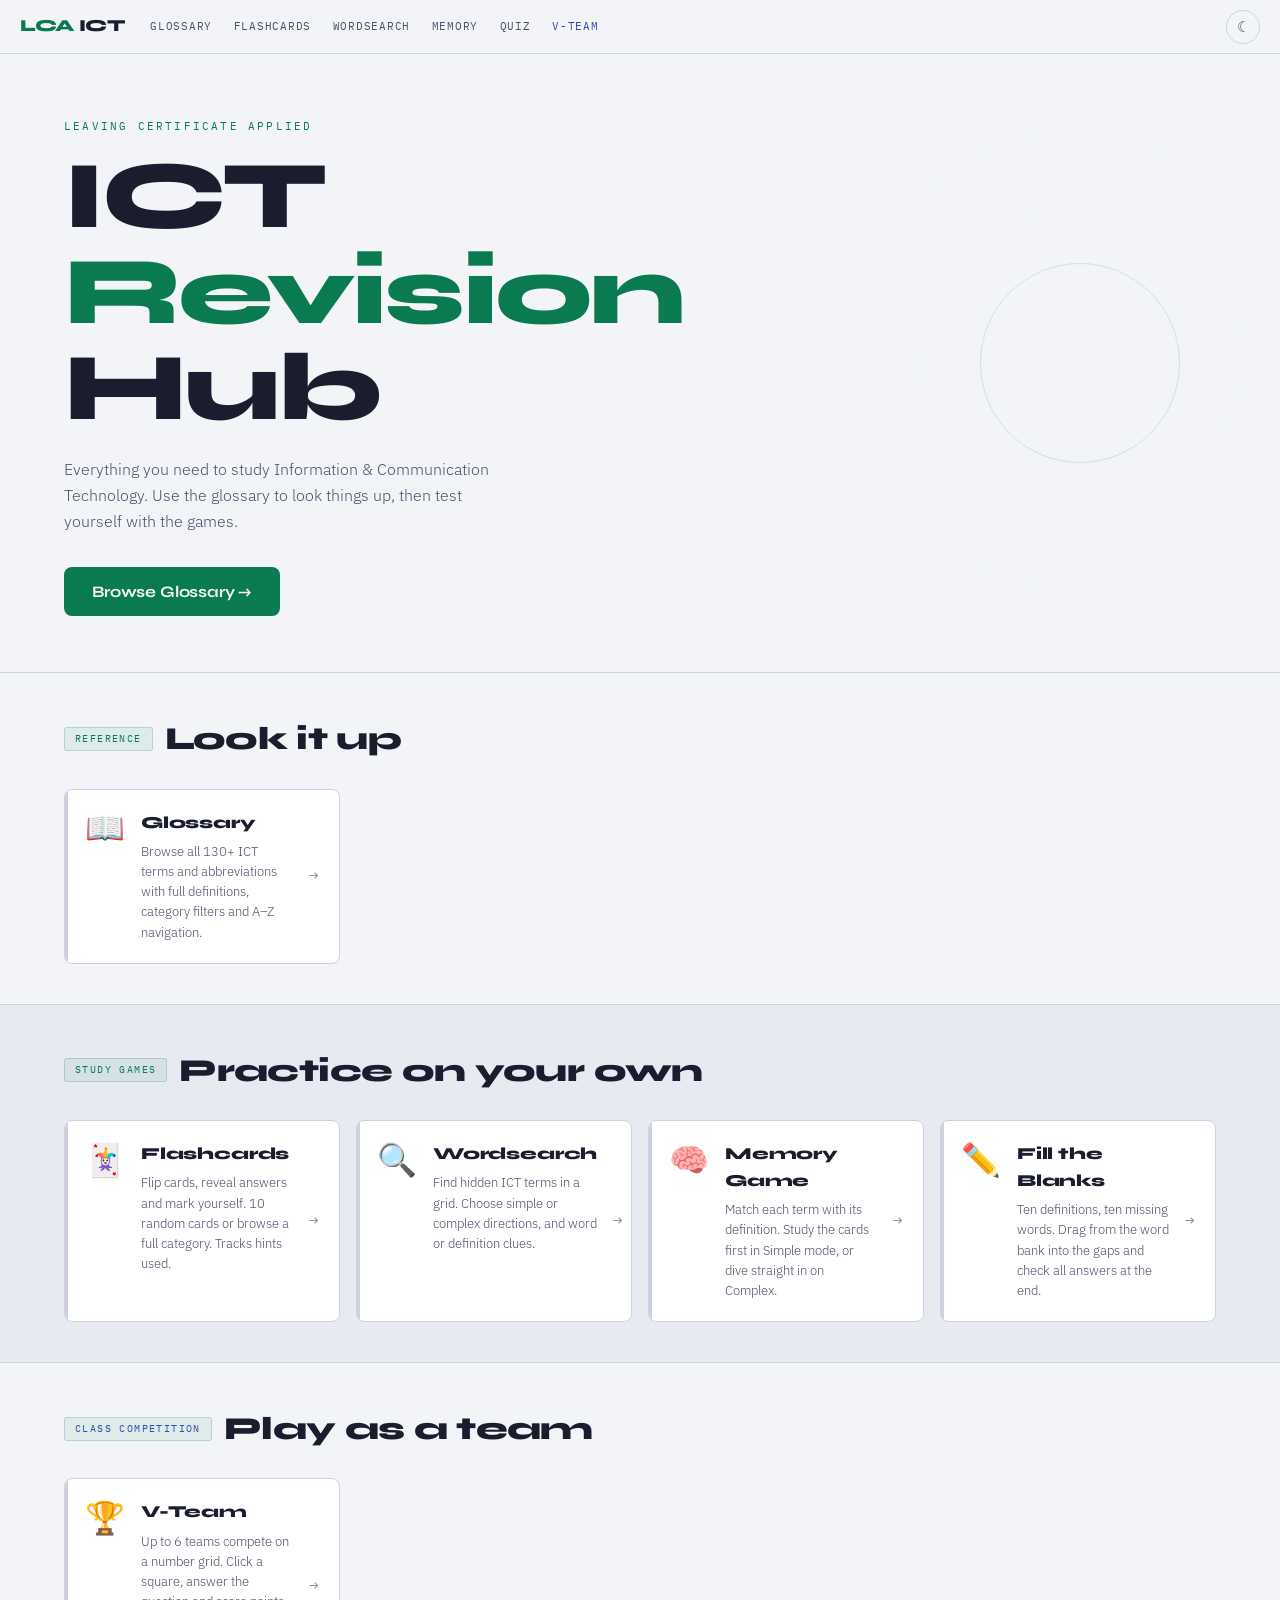
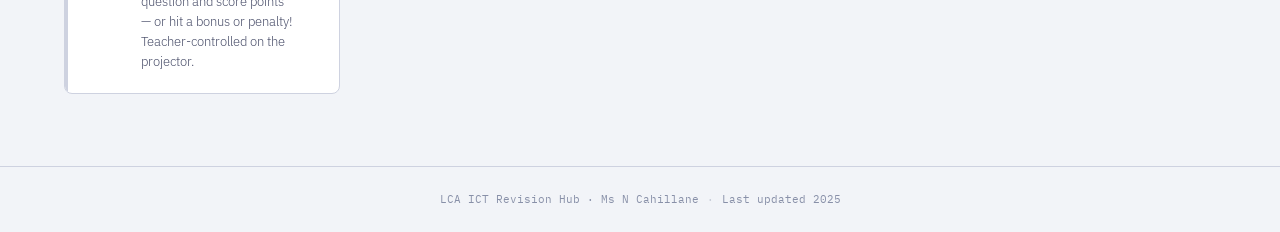
==== index.html @ fe8225af "Add files via upload" ====
<!DOCTYPE html>
<html lang="en" data-theme="dark">
<head>
  <meta charset="UTF-8">
  <meta name="viewport" content="width=device-width, initial-scale=1.0">
  <title>LCA ICT — Revision Hub</title>
  <link href="https://fonts.googleapis.com/css2?family=Syne:wght@400;600;700;800&family=IBM+Plex+Mono:wght@400;500&family=IBM+Plex+Sans:wght@300;400;500&display=swap" rel="stylesheet">
  <link rel="stylesheet" href="shared.css">
  <link rel="stylesheet" href="index.css">
  <script>
    (function(){
      const t = localStorage.getItem('lca-ict-theme');
      const d = window.matchMedia('(prefers-color-scheme: dark)').matches;
      document.documentElement.setAttribute('data-theme', t ?? (d ? 'dark' : 'light'));
    })();
  </script>
</head>
<body>

  <!-- ── NAV ── -->
  <nav class="site-nav" id="site-nav">
    <div class="nav-inner">
      <a class="nav-brand" href="index.html"><span class="nav-brand-ict">LCA</span> ICT</a>
      <div class="nav-links" id="nav-links">
        <a href="glossary.html"   class="nav-link">Glossary</a>
        <a href="flashcards.html" class="nav-link">Flashcards</a>
        <a href="wordsearch.html" class="nav-link">Wordsearch</a>
        <a href="memory.html"     class="nav-link">Memory</a>
        <a href="quiz.html"       class="nav-link">Quiz</a>
        <a href="vteam.html"      class="nav-link vteam">V-Team</a>
      </div>
      <button class="theme-toggle" id="theme-toggle" aria-label="Toggle dark/light mode">
        <span class="icon-dark">☀</span>
        <span class="icon-light">☾</span>
      </button>
      <button class="nav-hamburger" id="nav-hamburger" aria-label="Toggle menu">☰</button>
    </div>
  </nav>

  <!-- ── HERO ── -->
  <header class="hero">
    <div class="hero-inner">
      <p class="hero-label">Leaving Certificate Applied</p>
      <h1 class="hero-title">
        ICT <span>Revision</span><br>Hub
      </h1>
      <p class="hero-sub">
        Everything you need to study Information &amp; Communication Technology.
        Use the glossary to look things up, then test yourself with the games.
      </p>
      <a href="glossary.html" class="btn-hero-primary">Browse Glossary →</a>
    </div>
    <div class="hero-deco" aria-hidden="true">
      <div class="deco-ring deco-ring-1"></div>
      <div class="deco-ring deco-ring-2"></div>
      <div class="deco-ring deco-ring-3"></div>
    </div>
  </header>

  <!-- ── SECTION: REFERENCE ── -->
  <section class="section">
    <div class="section-inner">
      <h2 class="section-title">
        <span class="section-tag">Reference</span>
        Look it up
      </h2>
      <div class="cards-row">

        <a href="glossary.html" class="hub-card">
          <div class="hub-card-icon">📖</div>
          <div class="hub-card-body">
            <h3 class="hub-card-title">Glossary</h3>
            <p class="hub-card-desc">
              Browse all 130+ ICT terms and abbreviations with full definitions,
              category filters and A–Z navigation.
            </p>
          </div>
          <div class="hub-card-arrow">→</div>
        </a>

      </div>
    </div>
  </section>

  <!-- ── SECTION: SOLO GAMES ── -->
  <section class="section section-alt">
    <div class="section-inner">
      <h2 class="section-title">
        <span class="section-tag">Study Games</span>
        Practice on your own
      </h2>
      <div class="cards-row">

        <a href="flashcards.html" class="hub-card">
          <div class="hub-card-icon">🃏</div>
          <div class="hub-card-body">
            <h3 class="hub-card-title">Flashcards</h3>
            <p class="hub-card-desc">
              Flip cards, reveal answers and mark yourself.
              10 random cards or browse a full category. Tracks hints used.
            </p>
          </div>
          <div class="hub-card-arrow">→</div>
        </a>

        <a href="wordsearch.html" class="hub-card">
          <div class="hub-card-icon">🔍</div>
          <div class="hub-card-body">
            <h3 class="hub-card-title">Wordsearch</h3>
            <p class="hub-card-desc">
              Find hidden ICT terms in a grid. Choose simple or complex directions,
              and word or definition clues.
            </p>
          </div>
          <div class="hub-card-arrow">→</div>
        </a>

        <a href="memory.html" class="hub-card">
          <div class="hub-card-icon">🧠</div>
          <div class="hub-card-body">
            <h3 class="hub-card-title">Memory Game</h3>
            <p class="hub-card-desc">
              Match each term with its definition. Study the cards first in Simple mode,
              or dive straight in on Complex.
            </p>
          </div>
          <div class="hub-card-arrow">→</div>
        </a>

        <a href="quiz.html" class="hub-card">
          <div class="hub-card-icon">✏️</div>
          <div class="hub-card-body">
            <h3 class="hub-card-title">Fill the Blanks</h3>
            <p class="hub-card-desc">
              Ten definitions, ten missing words. Drag from the word bank
              into the gaps and check all answers at the end.
            </p>
          </div>
          <div class="hub-card-arrow">→</div>
        </a>

      </div>
    </div>
  </section>

  <!-- ── SECTION: CLASS GAME ── -->
  <section class="section">
    <div class="section-inner">
      <h2 class="section-title">
        <span class="section-tag vteam-tag">Class Competition</span>
        Play as a team
      </h2>
      <div class="cards-row">

        <a href="vteam.html" class="hub-card hub-card-vteam">
          <div class="hub-card-icon">🏆</div>
          <div class="hub-card-body">
            <h3 class="hub-card-title">V-Team</h3>
            <p class="hub-card-desc">
              Up to 6 teams compete on a number grid. Click a square,
              answer the question and score points — or hit a bonus or penalty!
              Teacher-controlled on the projector.
            </p>
          </div>
          <div class="hub-card-arrow">→</div>
        </a>

      </div>
    </div>
  </section>

  <!-- ── FOOTER ── -->
  <footer class="site-footer">
    <div class="footer-inner">
      <span>LCA ICT Revision Hub · Ms N Cahillane</span>
      <span class="footer-dot">·</span>
      <span>Last updated 2025</span>
    </div>
  </footer>

  <script src="shared.js"></script>
</body>
</html>
---- shared.css ----
/*
 * shared.css
 * ─────────────────────────────────────────────────────────────
 * LCA ICT — Shared styles: design tokens, nav bar, theme toggle.
 * Loaded by EVERY page alongside its own stylesheet.
 * ─────────────────────────────────────────────────────────────
 */

/* ── TOKENS: DARK ────────────────────────────────────────── */
:root {
  --bg:         #0d0f14;
  --surface:    #161920;
  --surface2:   #1e2230;
  --border:     #2a2f42;
  --accent:     #4fffb0;
  --accent2:    #ff6b6b;
  --accent3:    #6b8cff;
  --text:       #e8eaf2;
  --text-muted: #7a7f94;
  --text-dim:   #4a4f64;
  --shadow:     0 4px 20px rgba(0,0,0,0.4);
  --radius:     8px;
  --nav-bg:     rgba(13,15,20,0.97);
  --nav-h:      54px;

  --mono:    'IBM Plex Mono', monospace;
  --sans:    'IBM Plex Sans', sans-serif;
  --display: 'Syne', sans-serif;
}

/* ── TOKENS: LIGHT ───────────────────────────────────────── */
[data-theme="light"] {
  --bg:         #f2f4f8;
  --surface:    #ffffff;
  --surface2:   #e8eaf2;
  --border:     #ced2e0;
  --accent:     #0a7a50;
  --accent2:    #c0392b;
  --accent3:    #2d4eaa;
  --text:       #1a1d2e;
  --text-muted: #4a4f6a;
  --text-dim:   #8890a8;
  --shadow:     0 4px 20px rgba(0,0,0,0.08);
  --nav-bg:     rgba(242,244,248,0.97);
}

/* ── RESET ───────────────────────────────────────────────── */
*, *::before, *::after { box-sizing: border-box; margin: 0; padding: 0; }
html { scroll-behavior: smooth; }

body {
  background:  var(--bg);
  color:       var(--text);
  font-family: var(--sans);
  font-size:   15px;
  line-height: 1.6;
  min-height:  100vh;
  transition:  background 0.25s, color 0.25s;
  padding-top: var(--nav-h);
}

/* ── SITE NAV ────────────────────────────────────────────── */
.site-nav {
  position:      fixed;
  top: 0; left: 0; right: 0;
  height:        var(--nav-h);
  z-index:       200;
  background:    var(--nav-bg);
  backdrop-filter: blur(12px);
  border-bottom: 1px solid var(--border);
  transition:    background 0.25s, border-color 0.25s;
}

.nav-inner {
  max-width:   1280px;
  margin:      0 auto;
  height:      100%;
  padding:     0 1.25rem;
  display:     flex;
  align-items: center;
  gap:         0.5rem;
}

.nav-brand {
  font-family:     var(--display);
  font-size:       1.05rem;
  font-weight:     800;
  color:           var(--text);
  text-decoration: none;
  letter-spacing:  -0.02em;
  flex-shrink:     0;
  margin-right:    0.5rem;
}
.nav-brand-ict { color: var(--accent); }

.nav-links {
  display: flex;
  gap:     0.15rem;
  flex:    1;
}

.nav-link {
  font-family:     var(--mono);
  font-size:       10.5px;
  letter-spacing:  0.07em;
  text-transform:  uppercase;
  color:           var(--text-muted);
  text-decoration: none;
  padding:         0.3rem 0.6rem;
  border-radius:   4px;
  transition:      color 0.15s, background 0.15s;
  white-space:     nowrap;
}
.nav-link:hover  { color: var(--text); background: var(--surface2); }
.nav-link.active { color: var(--accent); background: rgba(79,255,176,0.08); }

/* V-Team gets a special accent colour */
.nav-link.vteam { color: var(--accent3); }
[data-theme="light"] .nav-link.vteam { color: var(--accent3); }
.nav-link.vteam:hover { color: var(--accent3); background: rgba(107,140,255,0.1); }

/* Disabled / coming-soon links */
.nav-disabled {
  opacity:        0.35;
  cursor:         default;
  pointer-events: none;
}

/* ── THEME TOGGLE ────────────────────────────────────────── */
.theme-toggle {
  width:           34px;
  height:          34px;
  border-radius:   50%;
  border:          1px solid var(--border);
  background:      transparent;
  color:           var(--text-muted);
  cursor:          pointer;
  display:         flex;
  align-items:     center;
  justify-content: center;
  font-size:       15px;
  transition:      all 0.2s;
  flex-shrink:     0;
  margin-left:     0.25rem;
}
.theme-toggle:hover { border-color: var(--accent); color: var(--accent); transform: rotate(20deg); }

.theme-toggle .icon-dark  { display: block; }
.theme-toggle .icon-light { display: none;  }
[data-theme="light"] .theme-toggle .icon-dark  { display: none;  }
[data-theme="light"] .theme-toggle .icon-light { display: block; }

/* ── HAMBURGER ───────────────────────────────────────────── */
.nav-hamburger {
  display:       none;
  background:    transparent;
  border:        1px solid var(--border);
  color:         var(--text-muted);
  cursor:        pointer;
  padding:       0.3rem 0.55rem;
  border-radius: 4px;
  font-size:     15px;
  flex-shrink:   0;
}

/* ── PAGE HEADER ─────────────────────────────────────────── */
.page-header {
  max-width: 1200px;
  margin:    0 auto;
  padding:   2.25rem 1.5rem 1.25rem;
  position:  relative;
}

.page-label {
  font-family:    var(--mono);
  font-size:      11px;
  letter-spacing: 0.2em;
  text-transform: uppercase;
  color:          var(--accent);
  margin-bottom:  0.55rem;
}

.page-title {
  font-family:    var(--display);
  font-size:      clamp(1.9rem, 5vw, 3.2rem);
  font-weight:    800;
  line-height:    1.05;
  letter-spacing: -0.02em;
  color:          var(--text);
}
.page-title span { color: var(--accent); }

.page-sub {
  margin-top:  0.65rem;
  color:       var(--text-muted);
  font-weight: 300;
  font-size:   0.9rem;
  max-width:   480px;
}

/* ── UTILITY ─────────────────────────────────────────────── */
.hidden { display: none !important; }

/* ── SCROLLBAR ───────────────────────────────────────────── */
::-webkit-scrollbar       { width: 5px; }
::-webkit-scrollbar-track { background: var(--bg); }
::-webkit-scrollbar-thumb { background: var(--border); border-radius: 3px; }

/* ── RESPONSIVE NAV ──────────────────────────────────────── */
@media (max-width: 780px) {
  .nav-hamburger { display: flex; }

  .nav-links {
    display:        none;
    position:       absolute;
    top:            var(--nav-h);
    left: 0; right: 0;
    background:     var(--nav-bg);
    border-bottom:  1px solid var(--border);
    flex-direction: column;
    padding:        0.6rem 1.25rem 0.9rem;
    gap:            0.2rem;
    backdrop-filter: blur(12px);
  }
  .nav-links.open { display: flex; }

  .nav-link {
    font-size: 11.5px;
    padding:   0.5rem 0.75rem;
  }
}

/* ── PRINT RESET ─────────────────────────────────────────── */
@media print {
  body            { background: #fff !important; color: #000 !important; padding-top: 0; }
  .site-nav       { display: none !important; }
}
---- index.css ----
/*
 * index.css
 * ─────────────────────────────────────────────────────────────
 * LCA ICT — Homepage styles.
 * Requires shared.css for tokens + nav.
 * ─────────────────────────────────────────────────────────────
 */

/* ── HERO ────────────────────────────────────────────────── */
.hero {
  position:   relative;
  overflow:   hidden;
  padding:    4rem 1.5rem 3.5rem;
  max-width:  1200px;
  margin:     0 auto;
}

.hero-inner {
  position:  relative;
  z-index:   2;
  max-width: 560px;
}

.hero-label {
  font-family:    var(--mono);
  font-size:      11px;
  letter-spacing: 0.2em;
  text-transform: uppercase;
  color:          var(--accent);
  margin-bottom:  0.75rem;
}

.hero-title {
  font-family:    var(--display);
  font-size:      clamp(3rem, 9vw, 6rem);
  font-weight:    800;
  line-height:    1;
  letter-spacing: -0.03em;
  color:          var(--text);
  margin-bottom:  1.25rem;
}
.hero-title span { color: var(--accent); }

.hero-sub {
  font-size:   1rem;
  color:       var(--text-muted);
  font-weight: 300;
  line-height: 1.65;
  max-width:   440px;
  margin-bottom: 2rem;
}

.btn-hero-primary {
  display:        inline-flex;
  align-items:    center;
  gap:            0.5rem;
  background:     var(--accent);
  color:          var(--bg);
  text-decoration: none;
  font-family:    var(--display);
  font-size:      1rem;
  font-weight:    700;
  padding:        0.75rem 1.75rem;
  border-radius:  var(--radius);
  transition:     opacity 0.15s, transform 0.15s;
  letter-spacing: -0.01em;
}
.btn-hero-primary:hover { opacity: 0.87; transform: translateY(-2px); }

/* ── HERO DECORATION ─────────────────────────────────────── */
.hero-deco {
  position:       absolute;
  right:          -80px;
  top:            50%;
  transform:      translateY(-50%);
  width:          480px;
  height:         480px;
  pointer-events: none;
}

.deco-ring {
  position:      absolute;
  border-radius: 50%;
  border:        1px solid var(--border);
  top:           50%;
  left:          50%;
  transform:     translate(-50%, -50%);
}
.deco-ring-1 { width: 200px; height: 200px; border-color: var(--accent); opacity: 0.15; }
.deco-ring-2 { width: 320px; height: 320px; opacity: 0.08; }
.deco-ring-3 { width: 460px; height: 460px; opacity: 0.04; }

/* ── SECTIONS ────────────────────────────────────────────── */
.section {
  padding:      2.5rem 0;
  border-top:   1px solid var(--border);
}

.section-alt {
  background: var(--surface);
}
[data-theme="light"] .section-alt {
  background: var(--surface2);
}

.section-inner {
  max-width: 1200px;
  margin:    0 auto;
  padding:   0 1.5rem;
}

.section-title {
  font-family:    var(--display);
  font-size:      clamp(1.4rem, 3vw, 2rem);
  font-weight:    800;
  color:          var(--text);
  letter-spacing: -0.02em;
  margin-bottom:  1.5rem;
  display:        flex;
  align-items:    center;
  gap:            0.75rem;
  flex-wrap:      wrap;
}

.section-tag {
  font-family:    var(--mono);
  font-size:      10px;
  letter-spacing: 0.14em;
  text-transform: uppercase;
  color:          var(--accent);
  background:     rgba(79,255,176,0.1);
  border:         1px solid rgba(79,255,176,0.2);
  padding:        3px 10px;
  border-radius:  3px;
  font-weight:    400;
}
[data-theme="light"] .section-tag {
  background: rgba(10,122,80,0.08);
  border-color: rgba(10,122,80,0.2);
}

.vteam-tag {
  color:       var(--accent3);
  background:  rgba(107,140,255,0.1);
  border-color: rgba(107,140,255,0.2);
}

/* ── CARDS ROW ───────────────────────────────────────────── */
.cards-row {
  display:               grid;
  grid-template-columns: repeat(auto-fill, minmax(260px, 1fr));
  gap:                   1rem;
}

/* ── HUB CARD ────────────────────────────────────────────── */
.hub-card {
  display:         flex;
  align-items:     flex-start;
  gap:             1rem;
  padding:         1.25rem;
  background:      var(--surface);
  border:          1px solid var(--border);
  border-radius:   var(--radius);
  text-decoration: none;
  transition:      border-color 0.2s, transform 0.2s, box-shadow 0.2s;
  position:        relative;
  overflow:        hidden;
}

/* Accent left border */
.hub-card::before {
  content:    '';
  position:   absolute;
  top: 0; left: 0;
  width:      3px;
  height:     100%;
  background: var(--border);
  transition: background 0.2s;
}

.hub-card:hover {
  border-color: var(--surface2);
  transform:    translateY(-3px);
  box-shadow:   var(--shadow);
}
.hub-card:hover::before { background: var(--accent); }

/* V-Team card has its own accent */
.hub-card-vteam:hover::before { background: var(--accent3); }

.section-alt .hub-card {
  background: var(--bg);
}
[data-theme="light"] .section-alt .hub-card {
  background: var(--surface);
}

.hub-card-icon {
  font-size:   2rem;
  line-height: 1;
  flex-shrink: 0;
  margin-top:  0.1rem;
}

.hub-card-body { flex: 1; }

.hub-card-title {
  font-family:    var(--display);
  font-size:      1.05rem;
  font-weight:    800;
  color:          var(--text);
  letter-spacing: -0.01em;
  margin-bottom:  0.35rem;
}

.hub-card-desc {
  font-size:   13px;
  color:       var(--text-muted);
  font-weight: 300;
  line-height: 1.55;
}

.hub-card-arrow {
  font-family: var(--mono);
  font-size:   1rem;
  color:       var(--text-dim);
  flex-shrink: 0;
  align-self:  center;
  transition:  color 0.2s, transform 0.2s;
}
.hub-card:hover .hub-card-arrow {
  color:     var(--accent);
  transform: translateX(3px);
}
.hub-card-vteam:hover .hub-card-arrow { color: var(--accent3); }

/* ── FOOTER ──────────────────────────────────────────────── */
.site-footer {
  border-top:  1px solid var(--border);
  padding:     1.5rem;
  margin-top:  2rem;
}

.footer-inner {
  max-width:       1200px;
  margin:          0 auto;
  display:         flex;
  justify-content: center;
  align-items:     center;
  gap:             0.5rem;
  font-family:     var(--mono);
  font-size:       11px;
  color:           var(--text-dim);
  flex-wrap:       wrap;
}

.footer-dot { opacity: 0.4; }

/* ── RESPONSIVE ──────────────────────────────────────────── */
@media (max-width: 700px) {
  .hero        { padding: 2.5rem 1.25rem 2rem; }
  .hero-deco   { display: none; }
  .cards-row   { grid-template-columns: 1fr; }
  .section     { padding: 2rem 0; }
  .hub-card    { padding: 1rem; }
  .hub-card-icon { font-size: 1.6rem; }
}
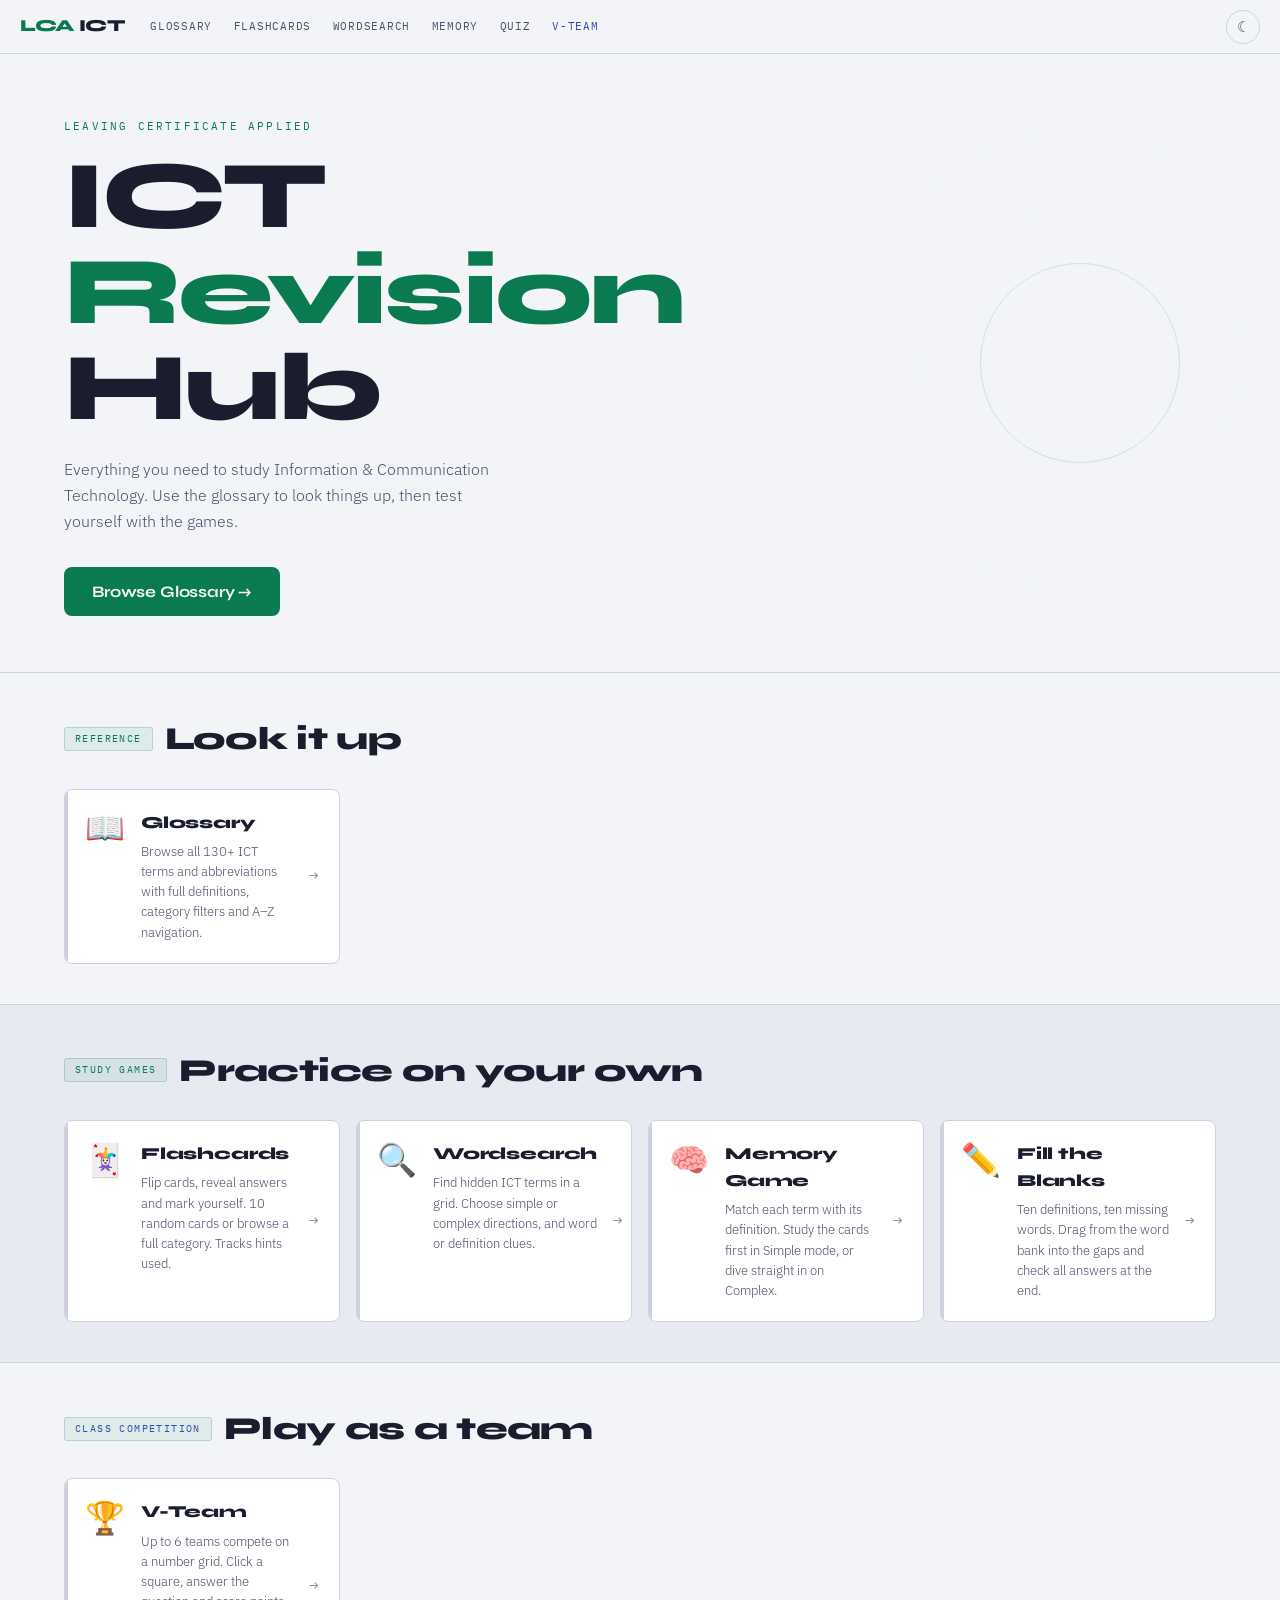
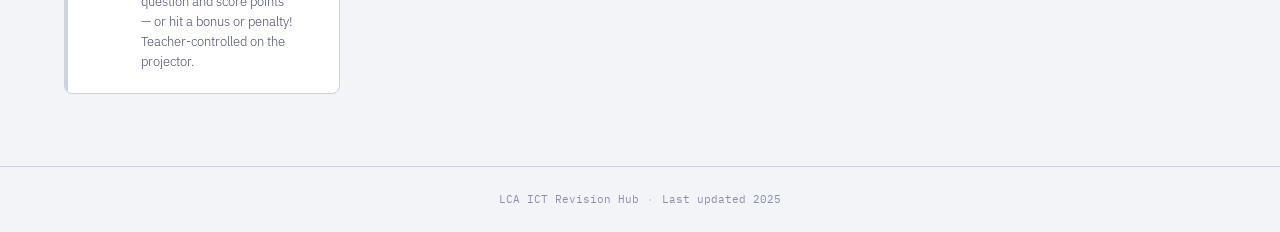
==== commit bae70da1: "Update index.html" ====
--- a/index.html
+++ b/index.html
@@ -172,7 +172,7 @@
   <!-- ── FOOTER ── -->
   <footer class="site-footer">
     <div class="footer-inner">
-      <span>LCA ICT Revision Hub · Ms N Cahillane</span>
+      <span>LCA ICT Revision Hub</span>
       <span class="footer-dot">·</span>
       <span>Last updated 2025</span>
     </div>
